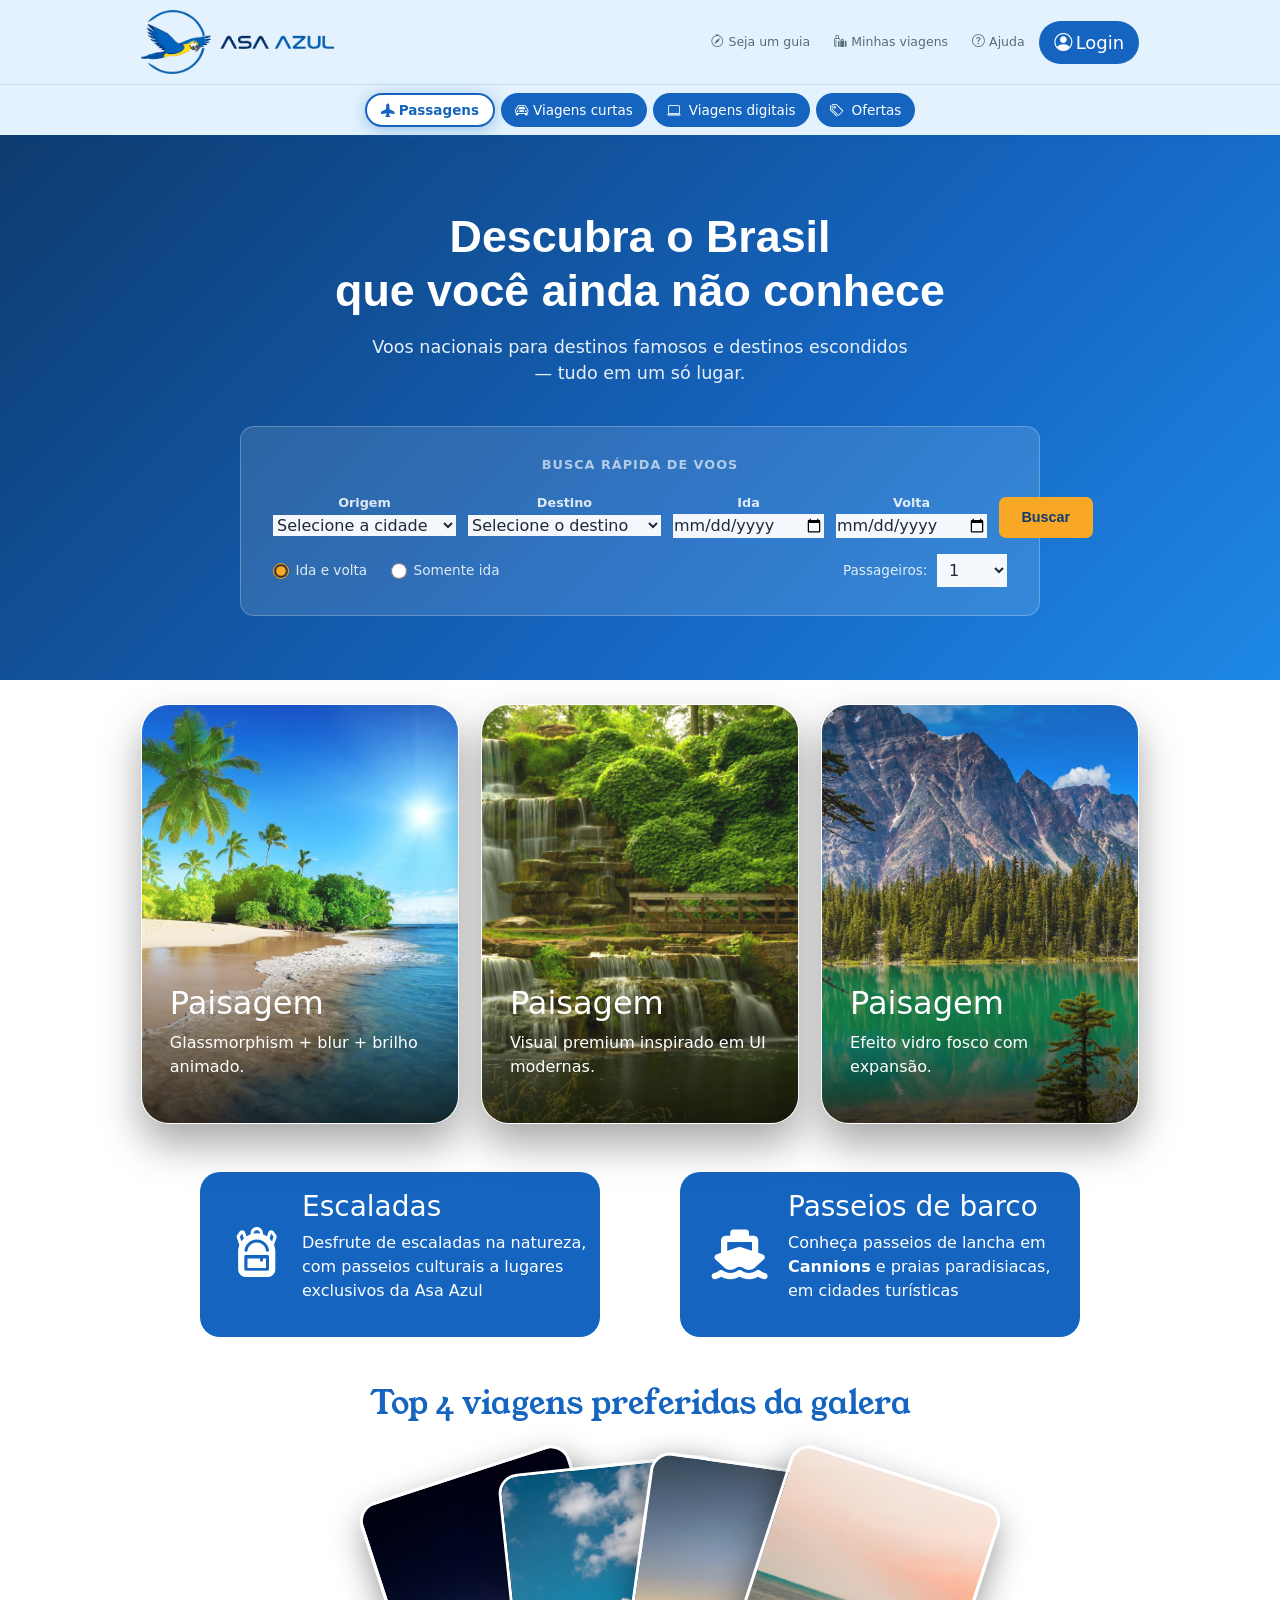
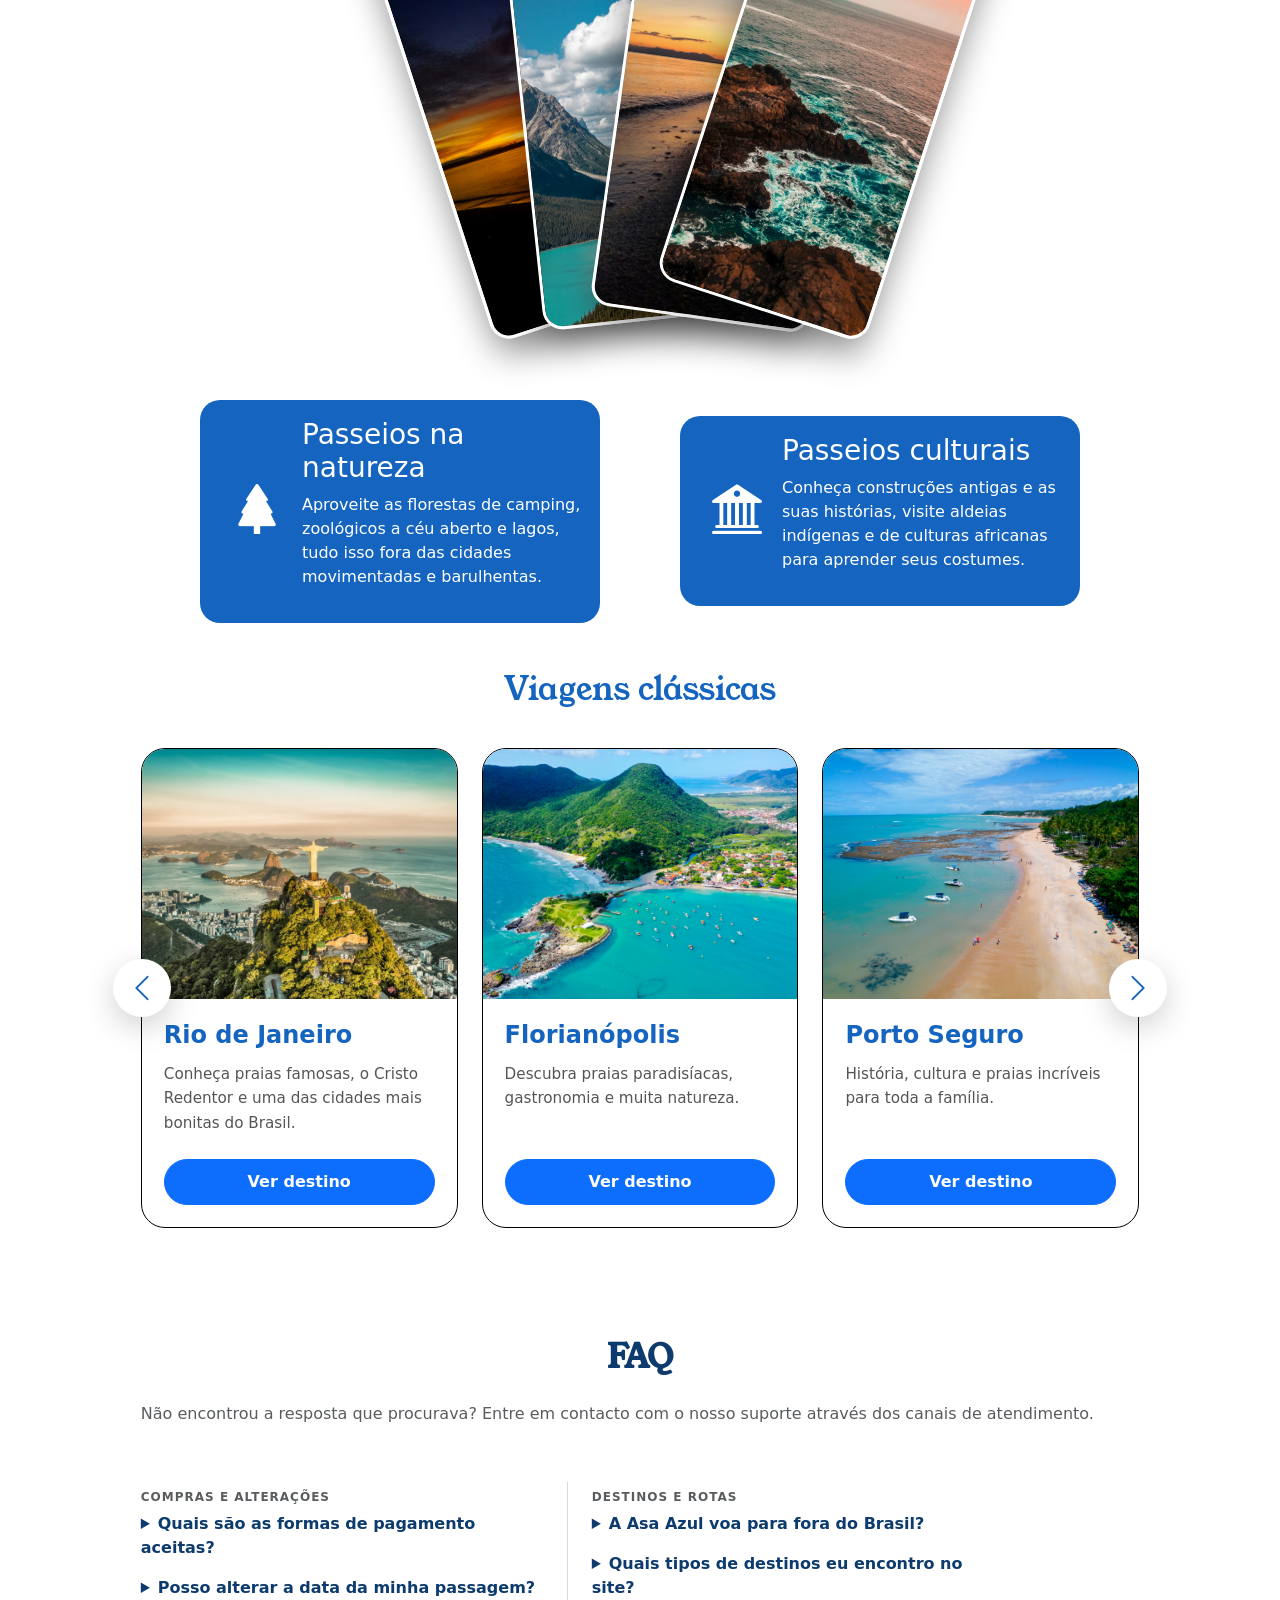
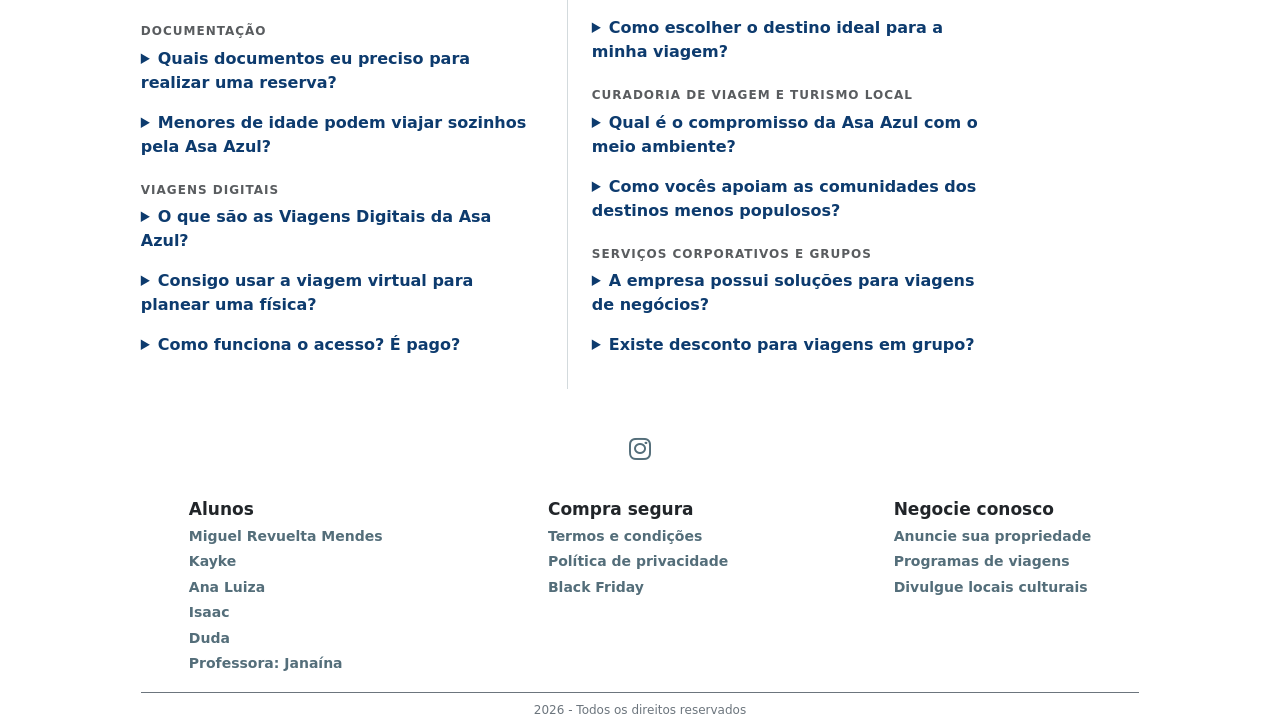
==== index.html @ 85279128 "21/08/2026" ====
<!DOCTYPE html>
<html lang="pt-br">

<head>
    <meta charset="UTF-8">
    <meta name="viewport" content="width=device-width, initial-scale=1.0">
    <title>Asa Azul</title>
    <link rel="shortcut icon" href="imagens/arara_com_circulo.png">
    <link rel="stylesheet" type="text/css" href="css/bootstrap.css">
    <link rel="stylesheet" type="text/css" href="css/estilogeral.css">
    <link rel="stylesheet" type="text/css" href="css/estiloindex.css">
    <link rel="stylesheet" href="https://cdn.jsdelivr.net/npm/bootstrap-icons@1.13.1/font/bootstrap-icons.min.css">
    <link rel="stylesheet" href="https://cdnjs.cloudflare.com/ajax/libs/font-awesome/6.5.1/css/all.min.css">

    <!--Icones: https://icons.getbootstrap.com/*/-->
</head>

<body>

    <!-----------------header---------------->
    <header>
        <div class="nav-topo container-margem mx-auto">
            <a href="#" class="nav-logo">
                <img src="imagens/logo-principal.png" alt="logo Asa Azul">
            </a>

            <button class="menu-toggle btn btn-outline-primary me-2">
                <i class="bi bi-list"></i>
            </button>

            <div class="nav-suporte-group" id="navbarNav">
                <a href="#" class="nav-suporte">
                    <i class="bi bi-compass me-1"></i> Seja um guia
                </a>
                <a href="#" class="nav-suporte">
                    <i class="bi bi-luggage-fill me-1"></i> Minhas viagens
                </a>
                <a href="#" class="nav-suporte">
                    <i class="bi bi-question-circle me-1"></i> Ajuda
                </a>
                <button class="login-btn" data-bs-toggle="modal" data-bs-target="#modalLogin">
                    <i class="bi bi-person-circle"></i> Login
                </button>
            </div>
        </div>


        <div class="nav-abas-wrap">
            <nav class="nav-menu-group container-margem mx-auto">
                <a class="nav-menu active">
                    <i class="bi bi-airplane-fill"></i> Passagens
                </a>
                <a class="nav-menu" href="paginas/viagenscurtas.html">
                    <i class="bi bi-car-front"></i> Viagens curtas
                </a>
                <a class="nav-menu">
                    <i class="bi bi-laptop me-1"></i> Viagens digitais
                </a>
                <a class="nav-menu">
                    <i class="bi bi-tags me-1"></i> Ofertas
                </a>
            </nav>
        </div>
    </header>

    <!---- Modal de Login ---->
    <div class="modal fade" id="modalLogin" tabindex="-1" aria-hidden="true">
        <div class="modal-dialog modal-dialog-centered">
            <div class="modal-content login-modal-content">

                <button type="button" class="btn-close" data-bs-dismiss="modal" aria-label="Fechar"></button>

                <div class="login-modal-header">
                    <img src="imagens/logo-principal.png" alt="logo Asa Azul" class="login-logo">
                    <h3 id="modalTitulo">Bem-vindo de volta</h3>
                    <p id="modalSubtitulo">Entre para acompanhar suas viagens</p>
                </div>

                <form class="login-form" id="formLogin">
                    <div class="mb-3">
                        <label for="loginEmail" class="form-label">E-mail</label>
                        <input type="email" class="form-control" id="loginEmail" placeholder="seuemail@exemplo.com"
                            required>
                    </div>

                    <div class="mb-3">
                        <label for="loginSenha" class="form-label">Senha</label>
                        <input type="password" class="form-control" id="loginSenha" placeholder="••••••••" required>
                    </div>

                    <div class="login-opcoes">
                        <label class="lembrar">
                            <input type="checkbox"> Lembrar de mim
                        </label>
                        <a href="#" class="esqueci">Esqueci minha senha</a>
                    </div>

                    <button type="submit" class="btn-entrar">Entrar</button>

                    <p class="login-cadastro">
                        Ainda não tem conta? <a href="#" id="linkIrCadastro">Cadastre-se</a>
                    </p>
                </form>

                <form class="login-form" id="formCadastro" style="display:none;">
                    <div class="mb-3">
                        <label for="cadNome" class="form-label">Nome completo</label>
                        <input type="text" class="form-control" id="cadNome" placeholder="Seu nome" required>
                    </div>

                    <div class="mb-3">
                        <label for="cadEmail" class="form-label">E-mail</label>
                        <input type="email" class="form-control" id="cadEmail" placeholder="seuemail@exemplo.com"
                            required>
                    </div>

                    <div class="mb-3">
                        <label for="cadSenha" class="form-label">Senha</label>
                        <input type="password" class="form-control" id="cadSenha" placeholder="••••••••" required>
                    </div>

                    <div class="mb-3">
                        <label for="cadConfirmarSenha" class="form-label">Confirmar senha</label>
                        <input type="password" class="form-control" id="cadConfirmarSenha" placeholder="••••••••"
                            required>
                    </div>

                    <button type="submit" class="btn-entrar">Criar conta</button>

                    <p class="login-cadastro">
                        Já tem conta? <a href="#" id="linkVoltarLogin">Entrar</a>
                    </p>
                </form>

            </div>
        </div>
    </div>

    <!------------------main----------------->
    <main>
        <section class="container-margem" id="hero">
            <h1>Descubra o Brasil<br>que você ainda não conhece</h1>
            <p>Voos nacionais para destinos famosos e destinos escondidos — tudo em um só lugar.</p>

            <div style="background:rgba(255,255,255,0.12); border:1px solid rgba(255,255,255,0.25);
                border-radius:14px; padding:1.75rem 2rem; max-width:800px; margin:0 auto;">
                <p style="font-size:0.8rem; text-transform:uppercase; letter-spacing:1px; color:rgba(255,255,255,0.7);
                 font-weight:600; margin-bottom:1rem;">Busca Rápida de Voos</p>

                <form method="GET" action="reserva.html">
                    <div
                        style="display:grid; grid-template-columns:1fr 1fr 1fr 1fr auto; gap:0.75rem; align-items:end;">

                        <div>
                            <label
                                style="color:rgba(255,255,255,0.85); font-size:0.8rem; font-weight:600;">Origem</label>
                            <select name="origem"
                                style="background:rgba(255,255,255,0.95); color:#1E293B; border:none;">
                                <option value="">Selecione a cidade</option>
                                <option value="GRU">São Paulo (GRU)</option>
                                <option value="SDU">Rio de Janeiro (SDU)</option>
                                <option value="BSB">Brasília (BSB)</option>
                                <option value="FOR">Fortaleza (FOR)</option>
                                <option value="SSA">Salvador (SSA)</option>
                                <option value="BEL">Belém (BEL)</option>
                                <option value="CWB">Curitiba (CWB)</option>
                                <option value="MCP">Macapá (MCP)</option>
                            </select>
                        </div>

                        <div>
                            <label
                                style="color:rgba(255,255,255,0.85); font-size:0.8rem; font-weight:600;">Destino</label>
                            <select name="destino"
                                style="background:rgba(255,255,255,0.95); color:#1E293B; border:none;">
                                <option value="">Selecione o destino</option>
                                <option value="MAO">Manaus (MAO)</option>
                                <option value="NAT">Natal (NAT)</option>
                                <option value="FLN">Florianópolis (FLN)</option>
                                <option value="CGR">Campo Grande (CGR)</option>
                                <option value="PMW">Palmas (PMW)</option>
                                <option value="MCP">Macapá (MCP)</option>
                                <option value="PVH">Porto Velho (PVH)</option>
                                <option value="CGB">Cuiabá (CGB)</option>
                                <option value="THE">Teresina (THE)</option>
                            </select>
                        </div>

                        <div>
                            <label style="color:rgba(255,255,255,0.85); font-size:0.8rem; font-weight:600;">Ida</label>
                            <input type="date" name="data_ida"
                                style="background:rgba(255,255,255,0.95); color:#1E293B; border:none;">
                        </div>

                        <div>
                            <label
                                style="color:rgba(255,255,255,0.85); font-size:0.8rem; font-weight:600;">Volta</label>
                            <input type="date" name="data_volta"
                                style="background:rgba(255,255,255,0.95); color:#1E293B; border:none;">
                        </div>

                        <div>
                            <input type="submit" value="Buscar" style="background:#F9A825; color:#0D3B6E; font-weight:700;
                   padding:0.62rem 1.4rem; border-radius:7px; border:none; cursor:pointer; font-size:0.9rem;
                   font-family:'Montserrat',sans-serif; white-space:nowrap;">
                        </div>
                    </div>

                    <div style="display:flex; gap:1.5rem; margin-top:1rem; flex-wrap:wrap;">
                        <label
                            style="display:flex; align-items:center; gap:0.4rem; color:rgba(255,255,255,0.85); font-size:0.85rem; margin:0; font-weight:400; cursor:pointer;">
                            <input type="radio" name="tipo_viagem" value="ida_volta" checked
                                style="accent-color:#F9A825; width:16px; height:16px;">
                            Ida e volta
                        </label>
                        <label
                            style="display:flex; align-items:center; gap:0.4rem; color:rgba(255,255,255,0.85); font-size:0.85rem; margin:0; font-weight:400; cursor:pointer;">
                            <input type="radio" name="tipo_viagem" value="so_ida"
                                style="accent-color:#F9A825; width:16px; height:16px;">
                            Somente ida
                        </label>
                        <div style="display:flex; align-items:center; gap:0.6rem; margin-left:auto;">
                            <label
                                style="color:rgba(255,255,255,0.85); font-size:0.85rem; margin:0; font-weight:400;">Passageiros:</label>
                            <select name="passageiros"
                                style="background:rgba(255,255,255,0.95); color:#1E293B; border:none; width:70px; padding:0.35rem 0.5rem;">
                                <option>1</option>
                                <option>2</option>
                                <option>3</option>
                                <option>4</option>
                                <option>5</option>
                                <option>6+</option>
                            </select>
                        </div>
                    </div>
                </form>
            </div>
        </section>

        <section id="galeria" class="container-margem  justify-content-center d-flex my-4">
            <div class="galeria">

                <div class="cardGaleria">
                    <img src="imagens/foto2.jpg" alt="Paisagem">
                    <div class="info">
                        <h2>Paisagem</h2>
                        <p>Glassmorphism + blur + brilho animado.</p>
                    </div>
                </div>

                <div class="cardGaleria">
                    <img src="imagens/foto3.jpg" alt="Paisagem">
                    <div class="info">
                        <h2>Paisagem</h2>
                        <p>Visual premium inspirado em UI modernas.</p>
                    </div>
                </div>

                <div class="cardGaleria">
                    <img src="imagens/foto4.jpg" alt="Paisagem">
                    <div class="info">
                        <h2>Paisagem</h2>
                        <p>Efeito vidro fosco com expansão.</p>
                    </div>
                </div>

            </div>
        </section>

        <section id="banners1"
            class="container-margem  d-flex flex-wrap align-items-center justify-content-center my-5">
            <div class="banner banner-text d-flex align-items-center justify-content-center text-white">
                <i class="bi bi-backpack3-fill"></i>
                <div>
                    <h3>Escaladas</h3>
                    <p>
                        Desfrute de escaladas na natureza, com passeios culturais a lugares exclusivos da Asa Azul
                    </p>
                </div>
            </div>
            <div class="banner banner-text d-flex align-items-center justify-content-center text-white">
                <i class="fa-solid fa-ship"></i>
                <div>
                    <h3>Passeios de barco</h3>
                    <p>Conheça passeios de lancha em <strong>Cannions</strong> e praias paradisiacas, em cidades
                        turísticas</p>
                </div>
            </div>
        </section>

        <section id="top" class="container-margem">
            <h2 class="titulo">Top 4 viagens preferidas da galera</h2>
            <div class="galeriaTop">

                <div class="cardTop">
                    <img src="imagens/foto5.jpg" alt="Viagem em destaque">
                </div>

                <div class="cardTop">
                    <img src="imagens/foto6.jpg" alt="Viagem em destaque">
                </div>

                <div class="cardTop">
                    <img src="imagens/foto7.jpg" alt="Viagem em destaque">
                </div>

                <div class="cardTop">
                    <img src="imagens/foto8.jpg" alt="Viagem em destaque">
                </div>

            </div>
        </section>

        <section id="banners2" class="container-margem d-flex flex-wrap align-items-center justify-content-center my-5">
            <div class="banner banner-text d-flex align-items-center justify-content-center text-white">
                <i class="bi bi-tree-fill"></i>
                <div>
                    <h3>Passeios na natureza</h3>
                    <p>
                        Aproveite as florestas de camping, zoológicos a céu aberto e lagos, tudo isso fora das cidades
                        movimentadas e barulhentas.
                    </p>
                </div>
            </div>
            <div class="banner banner-text d-flex align-items-center justify-content-center text-white">
                <i class="bi bi-bank2"></i>
                <div>
                    <h3>Passeios culturais</h3>
                    <p>
                        Conheça construções antigas e as suas histórias, visite aldeias indígenas e de culturas
                        africanas para aprender seus costumes.
                    </p>
                </div>
            </div>
        </section>

        <section id="carrossel-cards" class="container-margem my-5">
            <h2 class="titulo mb-4">
                Viagens clássicas
            </h2>

            <div class="container-carrossel">
                <button class="carrossel-btn anterior">
                    <i class="bi bi-chevron-left"></i>
                </button>

                <div class="carrossel-tunel">
                    <div class="carrossel-vagoes">
                        <div class="cardCarrossel">
                            <img src="imagens/rio_de_janeiro.jpg" alt="Rio de Janeiro">

                            <div class="conteudoCard">
                                <h4>Rio de Janeiro</h4>

                                <p>
                                    Conheça praias famosas, o Cristo Redentor
                                    e uma das cidades mais bonitas do Brasil.
                                </p>

                                <a href="#" class="btn btn-primary">
                                    Ver destino
                                </a>
                            </div>
                        </div>

                        <div class="cardCarrossel">
                            <img src="imagens/florianopolis.jpg" alt="Florianópolis">

                            <div class="conteudoCard">
                                <h4>Florianópolis</h4>

                                <p>
                                    Descubra praias paradisíacas, gastronomia
                                    e muita natureza.
                                </p>

                                <a href="#" class="btn btn-primary">
                                    Ver destino
                                </a>
                            </div>
                        </div>

                        <div class="cardCarrossel">
                            <img src="imagens/porto-seguro.png" alt="Porto Seguro">

                            <div class="conteudoCard">
                                <h4>Porto Seguro</h4>

                                <p>
                                    História, cultura e praias incríveis para
                                    toda a família.
                                </p>

                                <a href="#" class="btn btn-primary">
                                    Ver destino
                                </a>
                            </div>
                        </div>

                        <div class="cardCarrossel">
                            <img src="imagens/maceio.jpg" alt="Maceió">

                            <div class="conteudoCard">
                                <h4>Maceió</h4>

                                <p>
                                    Piscinas naturais, mar cristalino e
                                    paisagens inesquecíveis.
                                </p>

                                <a href="#" class="btn btn-primary">
                                    Ver destino
                                </a>
                            </div>
                        </div>

                        <div class="cardCarrossel">
                            <img src="imagens/foto5.jpg" alt="Bonito">

                            <div class="conteudoCard">
                                <h4>Bonito</h4>

                                <p>
                                    Mergulhos, rios transparentes e aventuras
                                    em meio à natureza.
                                </p>

                                <a href="#" class="btn btn-primary">
                                    Ver destino
                                </a>
                            </div>
                        </div>

                        <div class="cardCarrossel">
                            <img src="imagens/foto6.jpg" alt="Fernando de Noronha">

                            <div class="conteudoCard">
                                <h4>Fernando de Noronha</h4>

                                <p>
                                    Um dos arquipélagos mais desejados
                                    do mundo.
                                </p>

                                <a href="#" class="btn btn-primary">
                                    Ver destino
                                </a>
                            </div>
                        </div>

                        <div class="cardCarrossel">
                            <img src="imagens/foto7.jpg" alt="Gramado">

                            <div class="conteudoCard">
                                <h4>Gramado</h4>

                                <p>
                                    Clima europeu, chocolates e uma cidade
                                    encantadora.
                                </p>

                                <a href="#" class="btn btn-primary">
                                    Ver destino
                                </a>
                            </div>
                        </div>

                        <div class="cardCarrossel">
                            <img src="imagens/foto4.jpg" alt="Lençóis Maranhenses">

                            <div class="conteudoCard">
                                <h4>Lençóis Maranhenses</h4>

                                <p>
                                    Dunas gigantes e lagoas cristalinas
                                    únicas no mundo.
                                </p>

                                <a href="#" class="btn btn-primary">
                                    Ver destino
                                </a>
                            </div>
                        </div>

                    </div>

                </div>

                <button class="carrossel-btn proximo">
                    <i class="bi bi-chevron-right"></i>
                </button>

            </div>
        </section>

        <!-------------FAQ------------>
        <section class="container-margem mx-auto py-5">
            <div class="row g-4">
                <h2 class="faqh2 mb-0 text-center">FAQ</h2>
                <p class="text-muted">
                    Não encontrou a resposta que procurava? Entre em contacto com o nosso suporte através dos canais de
                    atendimento.
                </p>

                <div class="col-12 col-md-5">

                    <h6 class="separafaq text-uppercase text-muted fw-bold mt-4 mb-2">
                        Compras e alterações
                    </h6>
                    <details class="mb-3">
                        <summary class="pergunta fw-bold">
                            Quais são as formas de pagamento aceitas?
                        </summary>
                        <div class="pt-2 ps-3">
                            <p class="mb-0">
                                Aceitamos PIX, cartões de crédito (com parcelamento) e boleto bancário.
                            </p>
                        </div>
                    </details>
                    <details class="mb-3">
                        <summary class="pergunta fw-bold">
                            Posso alterar a data da minha passagem?
                        </summary>
                        <div class="pt-2 ps-3">
                            <p class="mb-0">
                                Sim. Alterações podem ser feitas na aba "Minhas viagens", sujeitas a taxas e
                                diferenciações tarifárias dependendo do seu pacote.
                            </p>
                        </div>
                    </details>


                    <h6 class="separafaq text-uppercase text-muted fw-bold mt-4 mb-2">
                        Documentação
                    </h6>
                    <details class="mb-3">
                        <summary class="pergunta fw-bold">
                            Quais documentos eu preciso para realizar uma reserva?
                        </summary>
                        <div class="pt-2 ps-3">
                            <p class="mb-0">
                                Para a segurança e emissão das suas passagens, solicitamos dados como Nome Completo,
                                CPF, RG, Data de Nascimento, Endereço e E-mail no momento da compra.
                            </p>
                        </div>
                    </details>
                    <details class="mb-3">
                        <summary class="pergunta fw-bold">
                            Menores de idade podem viajar sozinhos pela Asa Azul?
                        </summary>
                        <div class="pt-2 ps-3">
                            <p class="mb-0">
                                O utilizador principal do site deve ser maior de idade (acima de 18 anos) para contratar
                                os pacotes. Menores devem viajar sempre acompanhados por um responsável legal.
                            </p>
                        </div>
                    </details>


                    <h6 class="separafaq text-uppercase text-muted fw-bold mt-4 mb-2">
                        Viagens Digitais
                    </h6>
                    <details class="mb-3">
                        <summary class="pergunta fw-bold">
                            O que são as Viagens Digitais da Asa Azul?
                        </summary>
                        <div class="pt-2 ps-3">
                            <p class="mb-0">
                                São experiências culturais 100% virtuais para explorar a história, arquitetura e
                                tradições do Brasil sem sair de casa.
                            </p>
                        </div>
                    </details>
                    <details class="mb-3">
                        <summary class="pergunta fw-bold">
                            Consigo usar a viagem virtual para planear uma física?
                        </summary>
                        <div class="pt-2 ps-3">
                            <p class="mb-0">
                                Sim! Podes usar a imersão digital como um guia prévio para conhecer o destino e
                                selecionar os pontos que quiser visitar quando viajar fisicamente.
                            </p>
                        </div>
                    </details>
                    <details class="mb-3">
                        <summary class="pergunta fw-bold">
                            Como funciona o acesso? É pago?
                        </summary>
                        <div class="pt-2 ps-3">
                            <p class="mb-0">
                                Basta acessar a aba "Viagens Digitais". Com o objetivo de levar a cultura a todos e
                                garantir a total acessibilidade, não há qualquer custo ou taxa para explorar os
                                conteúdos disponíveis.
                            </p>
                        </div>
                    </details>

                </div>


                <!------separacao------------------>
                <div class="col-auto d-none d-md-block">
                    <hr class="vr h-100 opacity-25" id="linhafaq">
                </div>

                <div class="col-12 col-md-5">

                    <h6 class="separafaq text-uppercase text-muted fw-bold mt-4 mb-2">
                        Destinos e Rotas
                    </h6>
                    <details class="mb-3">
                        <summary class="pergunta fw-bold">
                            A Asa Azul voa para fora do Brasil?
                        </summary>
                        <div class="pt-2 ps-3">
                            <p class="mb-0">
                                Não. Voamos apenas em território nacional. Nosso foco é conectar você aos melhores
                                destinos brasileiros.
                            </p>
                        </div>
                    </details>
                    <details class="mb-3">
                        <summary class="pergunta fw-bold">
                            Quais tipos de destinos eu encontro no site?
                        </summary>
                        <div class="pt-2 ps-3">
                            <p class="mb-0">
                                Focamos no turismo de experiência fora do circuito de massa. Você encontrará roteiros
                                por cidades históricas, comunidades tradicionais, pequenos municípios que costumam
                                passar despercebidos, entre outros.
                            </p>
                        </div>
                    </details>
                    <details class="mb-3">
                        <summary class="pergunta fw-bold">
                            Como escolher o destino ideal para a minha viagem?
                        </summary>
                        <div class="pt-2 ps-3">
                            <p class="mb-0">
                                Em nosso site, você pode filtrar as passagens pelo seu estilo de viagem, seja para
                                explorar a história do país ou descansar em um local calmo.
                            </p>
                        </div>
                    </details>


                    <h6 class="separafaq text-uppercase text-muted fw-bold mt-4 mb-2">
                        Curadoria de viagem e Turismo local
                    </h6>
                    <details class="mb-3">
                        <summary class="pergunta fw-bold">
                            Qual é o compromisso da Asa Azul com o meio ambiente?
                        </summary>
                        <div class="pt-2 ps-3">
                            <p class="mb-0">
                                Como nossa marca é inspirada na arara azul, apoiamos projetos de preservação da fauna
                                brasileira e investimos na redução de carbono.
                            </p>
                        </div>
                    </details>
                    <details class="mb-3">
                        <summary class="pergunta fw-bold">
                            Como vocês apoiam as comunidades dos destinos menos populosos?
                        </summary>
                        <div class="pt-2 ps-3">
                            <p class="mb-0">
                                Priorizamos parcerias com comércios locais e artesãos para incentivar o turismo
                                sustentável e a economia da região.
                            </p>
                        </div>
                    </details>


                    <h6 class="separafaq text-uppercase text-muted fw-bold mt-4 mb-2">
                        Serviços corporativos e Grupos
                    </h6>
                    <details class="mb-3">
                        <summary class="pergunta fw-bold">
                            A empresa possui soluções para viagens de negócios?
                        </summary>
                        <div class="pt-2 ps-3">
                            <p class="mb-0">
                                Sim. O plano "Asa Azul Corporativo" oferece flexibilidade de horários e facilidade de
                                faturamento para empresas.
                            </p>
                        </div>
                    </details>
                    <details class="mb-3">
                        <summary class="pergunta fw-bold">
                            Existe desconto para viagens em grupo?
                        </summary>
                        <div class="pt-2 ps-3">
                            <p class="mb-0">
                                Sim. Para grupos acima de 10 pessoas, oferecemos tarifas diferenciadas através do nosso
                                canal de atendimento exclusivo.
                            </p>
                        </div>
                    </details>


                </div>
            </div>
        </section>
    </main>




    <!-------------footer------------>
    <footer class="container-margem mx-auto">
        <div id="social">
            <ul class="list-unstyled d-flex gap-4 p-0 justify-content-center my-3">
                <li><a href="https://www.instagram.com/"><i class="fab fa-instagram"></i></a></li>
            </ul>
        </div>

        <section class="container-margem  d-flex flex-wrap justify-content-between mx-auto px-5 py-3 gap-3"
            id="conteudo">
            <div id="alunos">
                <strong>Alunos<br></strong>
                <a href="">Miguel Revuelta Mendes<br></a>
                <a href="">Kayke<br></a>
                <a href="">Ana Luiza<br></a>
                <a href="">Isaac<br></a>
                <a href="">Duda<br></a>
                <a href="">Professora: Janaína</a>
            </div>

            <div id="compra-segura">
                <strong>Compra segura<br></strong>
                <a href="">Termos e condições<br></a>
                <a href="">Política de privacidade<br></a>
                <a href="">Black Friday<br></a>
            </div>

            <div id="negocios">
                <strong>Negocie conosco<br></strong>
                <a href="">Anuncie sua propriedade<br></a>
                <a href="">Programas de viagens<br></a>
                <a href="">Divulgue locais culturais</a>
            </div>
        </section>

        <section class="container-margem  p-2 border-top border-secondary border-1 d-flex justify-content-center"
            id="direitos">
            <p class="mb-0 text-secondary">2026 - Todos os direitos reservados</p>
        </section>
    </footer>

    <script src="js/bootstrap.js"></script>
    <script src="js/jsindex.js"></script>
</body>

</html>
---- css/estilogeral.css ----
:root {
    --azul-escuro: #0D3B6E;
    --azul: #1565C0;
    --azul-claro: #1E88E5;
    --azul-bem-claro: #E3F2FD;
    --cinza-azul: #546E7A;
    --branco: #FFFFFF;
    --cinza: #F5F5F5;
    --fonte1: 'YoungSerif', sand-serif;
}

@font-face {
    font-family: 'YoungSerif';
    src: url('../fontes/YoungSerif-Regular.ttf') format('opentype');
    font-weight: normal;
    font-style: normal;
}

html,
body {
    overflow-x: hidden;
}

.container-margem {
    width: 100%;
    margin-inline: auto;
    padding-inline: clamp(16px, 11vw, 190px);
}

.titulo {
    color: var(--azul);
    text-align: center;
    font-family: var(--fonte1);
}

/*-------header-------*/
header {
    background-color: var(--azul-bem-claro);
    top: 0;
    left: 0;
    position: fixed;
    top: 0;
    width: 100%;
    z-index: 1000;
    box-shadow: 0 2px 8px rgba(21, 101, 192, 0.10);
    transition: transform .8s ease;
}

header.esconder {
    transform: translateY(-100%);
}

nav a,
.nav-topo a {
    text-decoration: none;
    color: var(--cinza-azul);
}

.nav-topo {
    display: flex;
    align-items: center;
    justify-content: space-between;
    gap: 16px;
    padding-top: 10px;
    padding-bottom: 10px;
}

.nav-logo img {
    height: 64px;
}

.nav-suporte-group {
    display: flex;
    align-items: center;
    gap: 4px;
    flex-wrap: wrap;
    justify-content: flex-end;
}

.nav-suporte {
    display: flex;
    align-items: center;
    font-size: 12.5px;
    color: var(--cinza-azul);
    text-decoration: none;
    padding: 5px 10px;
    border-radius: 50px;
    transition: background-color 0.2s ease, color 0.2s ease;
}

.nav-suporte:hover {
    background-color: rgba(21, 101, 192, 0.10);
    color: var(--azul);
}

.nav-abas-wrap {
    border-top: 1px solid rgba(21, 101, 192, 0.15);
    background-color: var(--azul-bem-claro);
}

.nav-menu-group {
    display: flex;
    gap: 6px;
    padding-top: 8px;
    padding-bottom: 8px;
    justify-content: center;
}

.nav-menu {
    border-radius: 50px;
    padding: 5px 14px;
    white-space: nowrap;
    transition: background-color 0.25s ease, color 0.25s ease;
    border: none;
    background-color: var(--azul);
    color: var(--branco);
    font-size: 13.5px;
    cursor: pointer;
    display: flex;
    align-items: center;
    gap: 4px;
    flex-shrink: 0;
}

.nav-menu:hover {
    background-color: #919499a9;
}

.nav-menu.active {
    background-color: var(--branco);
    color: var(--azul);
    filter: drop-shadow(0px 3px 8px rgba(21, 101, 192, 0.35));
    border: 2.2px solid var(--azul);
    font-weight: 600;
}

.menu-toggle {
    display: none;
}

.login-btn {
    border-radius: 50px;
    padding: 8px 15px;
    white-space: nowrap;
    transition: background-color 0.25s ease, color 0.25s ease;
    border: none;
    background-color: var(--azul);
    font-size: 13.5px;
    cursor: pointer;
    display: flex;
    gap: 4px;
    flex-shrink: 0;
    color: var(--branco);
    font-size: 18px;
}

.login-btn:hover {
    background-color: #919499a9;
}


@media (max-width: 768px) {
    .nav-topo {
        flex-wrap: wrap;
        justify-content: center;
    }

    .menu-toggle {
        display: block;

    }

    .nav-suporte-group {
        display: none;
        width: 100%;
        align-items: center;
        justify-content: center;
        gap: 8px;
    }

    .nav-suporte-group.ativo {
        display: flex;
    }

    .nav-suporte {
        font-size: 11px;
        padding: 4px 7px;
    }

    .nav-logo img {
        height: 52px;
    }

    .nav-logo {
        display: flex;
        justify-content: center;
    }

    .nav-menu-group {
        justify-content: center;
    }

    .nav-menu {
        font-size: 11.5px;
        padding: 4px 10px;
    }

    .nav-menu i {
        display: none;
    }
}

/*------modal-----*/
/* ---- Modal de Login ---- */
.login-modal-content {
    border-radius: 20px;
    border: none;
    padding: 2.5rem 2.5rem 2rem;
    box-shadow: 0 25px 60px rgba(0, 0, 0, .25);
}

.login-modal-content .btn-close {
    position: absolute;
    top: 1.2rem;
    right: 1.2rem;
}

.login-modal-header {
    text-align: center;
    margin-bottom: 1.8rem;
}

.login-logo {
    height: 48px;
    margin-bottom: 1rem;
}

.login-modal-header h3 {
    color: var(--azul-escuro);
    font-family: var(--fonte1);
    font-weight: 700;
    margin-bottom: .3rem;
}

.login-modal-header p {
    color: var(--cinza-azul);
    font-size: .9rem;
    margin: 0;
}

.login-form .form-label {
    color: var(--cinza-azul);
    font-size: .85rem;
    font-weight: 600;
}

.login-form .form-control {
    border-radius: 10px;
    padding: .65rem .9rem;
    border: 1.5px solid #E0E0E0;
}

.login-form .form-control:focus {
    border-color: var(--azul);
    box-shadow: 0 0 0 3px rgba(21, 101, 192, .15);
}

.login-form {
    animation: fadeInForm .3s ease;
}

@keyframes fadeInForm {
    from {
        opacity: 0;
        transform: translateY(6px);
    }

    to {
        opacity: 1;
        transform: translateY(0);
    }
}

.login-opcoes {
    display: flex;
    justify-content: space-between;
    align-items: center;
    font-size: .82rem;
    margin-bottom: 1.4rem;
}

.lembrar {
    display: flex;
    align-items: center;
    gap: .4rem;
    color: var(--cinza-azul);
    cursor: pointer;
}

.esqueci {
    color: var(--azul);
    text-decoration: none;
    font-weight: 600;
}

.esqueci:hover {
    text-decoration: underline;
}

.btn-entrar {
    width: 100%;
    background-color: var(--azul);
    color: var(--branco);
    border: none;
    border-radius: 50px;
    padding: .75rem;
    font-weight: 700;
    font-size: .95rem;
    cursor: pointer;
    transition: background-color .25s ease;
}

.btn-entrar:hover {
    background-color: var(--azul-escuro);
}

.login-cadastro {
    text-align: center;
    font-size: .85rem;
    color: var(--cinza-azul);
    margin-top: 1.2rem;
    margin-bottom: 0;
}

.login-cadastro a {
    color: var(--azul);
    font-weight: 700;
    text-decoration: none;
}

/*-----------------------Main---------------------*/
main {
    margin-top: 130px;
}

/*-----FAQ-----*/

.faqh2 {
    font-weight: bold;
    color: var(--azul-escuro);
    font-family: var(--fonte1);
}

.pergunta {
    color: var(--azul-escuro);
    cursor: pointer;
}

#linhafaq {
    color: var(--cinza-azul);
}

.separafaq {
    letter-spacing: 1px;
    font-size: 0.75rem;
}

/* -----footer-----*/
footer div#social i {
    color: var(--cinza-azul);
    font-size: 25px;
}

footer section#conteudo {
    font-size: 17px;
}

footer section#conteudo a {
    font-size: 14px;
    color: var(--cinza-azul);
    font-weight: 600;
    text-decoration: none;
}

footer section#conteudo a:hover {
    color: #bcc3c3;
}

footer section#direitos {
    font-size: 12px;
}
---- css/estiloindex.css ----
:root {
    --azul-escuro: #0D3B6E;
    --azul: #1565C0;
    --azul-claro: #1E88E5;
    --azul-bem-claro: #E3F2FD;
    --cinza-azul: #546E7A;
    --branco: #FFFFFF;
    --cinza: #F5F5F5;
    --fonte1: 'YoungSerif', sand-serif;
}

@font-face {
    font-family: 'YoungSerif';
    src: url('../fontes/YoungSerif-Regular.ttf') format('opentype');
    font-weight: normal;
    font-style: normal;
}

/* ---- Hero ---- */
#hero {
    background: linear-gradient(135deg, var(--azul-escuro) 0%, var(--azul) 60%, var(--azul-claro) 100%);
    color: var(--branco);
    padding: 5rem 0 4rem;
    text-align: center;

}

#hero h1 {
    font-family: 'Montserrat', sans-serif;
    font-size: 2.8rem;
    font-weight: 700;
    margin-bottom: 1rem;
    line-height: 1.2;
}

#hero p {
    font-size: 1.1rem;
    opacity: 0.9;
    max-width: 540px;
    margin: 0 auto 2.5rem;
}

/*-------galeria--------*/
.galeria {
    width: 100%;
    max-width: 1100px;
    margin-inline: auto;
    display: flex;
    flex-wrap: wrap;
    gap: 22px;
    justify-content: center;
}

.cardGaleria {
    position: relative;
    flex: 1 1 240px;
    height: 420px;
    overflow: hidden;
    border-radius: 28px;
    cursor: pointer;
    background: rgba(255, 255, 255, .12);
    backdrop-filter: blur(18px);
    -webkit-backdrop-filter: blur(18px);
    border: 1px solid rgba(255, 255, 255, .35);
    box-shadow: 0 20px 40px rgba(0, 0, 0, .35);
    transition: .6s ease;
}

.cardGaleria img {
    width: 100%;
    height: 100%;
    object-fit: cover;
    opacity: .90;
    transition: .6s;
}

.cardGaleria::before {
    content: "";
    position: absolute;
    top: 0;
    left: -120%;
    width: 60%;
    height: 100%;
    background: linear-gradient(90deg, transparent, rgba(255, 255, 255, .45), transparent);
    transform: skewX(-25deg);
    transition: .9s;
}

.info {
    position: absolute;
    bottom: 0;
    width: 100%;
    padding: 28px;
    color: white;
    background: linear-gradient(transparent, rgba(0, 0, 0, .75));
}

.cardGaleria:hover {
    flex-grow: 1.6;
    transform: translateY(-12px);
}

.cardGaleria:hover img {
    opacity: 1;
    transform: scale(1.08);
}

.cardGaleria:hover::before {
    left: 180%;
}

/*------banner------*/
.banner {
    background-color: #1565C0;
    border-radius: 20px;
    width: 400px;
    padding: 18px 12px;
    cursor: pointer;
}

.banner-text i {
    font-size: 50px;
    margin: 0 20px;
}

#banners1,
#banners2 {
    gap: 80px;
}


/*------top------*/
section#top h2 {
    color: var(--azul);
    text-align: center;
}

.galeriaTop {
    position: relative;
    width: 100%;
    max-width: 1100px;
    height: 520px;
    margin-inline: auto;
    display: flex;
    justify-content: center;
    align-items: center;
}

.cardTop {
    position: absolute;
    width: clamp(110px, 22%, 220px);
    aspect-ratio: 9/16;
    height: 88%;
    border-radius: 20px;
    overflow: hidden;
    border: 3px solid white;
    transition: .7s ease;
    cursor: pointer;
    box-shadow: 0 15px 35px rgba(0, 0, 0, .45);
}

.cardTop img {
    width: 100%;
    height: 100%;
    object-fit: cover;
}

.cardTop:nth-child(1) {
    left: 28%;
    transform: rotate(-18deg);
    z-index: 1;
}

.cardTop:nth-child(2) {
    left: 38%;
    transform: rotate(-6deg);
    z-index: 2;
}

.cardTop:nth-child(3) {
    left: 48%;
    transform: rotate(8deg);
    z-index: 3;
}

.cardTop:nth-child(4) {
    left: 58%;
    transform: rotate(18deg);
    z-index: 4;
}

.galeriaTop:hover .cardTop:nth-child(1) {
    left: 5%;
    transform: rotate(-25deg);
}

.galeriaTop:hover .cardTop:nth-child(2) {
    left: 28%;
    transform: rotate(-8deg);
}

.galeriaTop:hover .cardTop:nth-child(3) {
    left: 50%;
    transform: rotate(10deg);
}

.galeriaTop:hover .cardTop:nth-child(4) {
    left: 73%;
    transform: rotate(25deg);
}

.cardTop:hover {
    transform: scale(1.08) rotate(0deg) !important;
    z-index: 999;
}

/*-----carrossel de cards-----*/
#carrossel-cards {
    position: relative;
}

.container-carrossel {
    position: relative;
    display: flex;
    align-items: center;
    justify-content: center;
    width: 100%;
}

/*Aqui serve para definir o tamanho do carrossel, e se um card
passar do limite, o site esconde ele(ou a metade dele)*/
.carrossel-tunel {
    width: 100%;
    overflow: hidden;
    padding: 15px 0;
}

/*vagoes pois eles passam dentro do tunel*/
.carrossel-vagoes {
    display: flex;
    gap: 24px;
    transition: transform .7s ease;
}

.cardCarrossel {
    flex: 0 0 calc((100% - 48px) / 3);
    display: flex;
    flex-direction: column;
    background: #fff;
    border-radius: 24px;
    overflow: hidden;
    border: 1px solid black;
    transition: .35s ease;
}

.cardCarrossel:hover {
    transform: translateY(-10px);
    box-shadow: 0 28px 45px rgba(0, 0, 0, .22);
}

.cardCarrossel img {
    width: 100%;
    height: 250px;
    object-fit: cover;
    transition: .45s;
}

.cardCarrossel:hover img {
    transform: scale(1.08);
}

.conteudoCard {
    padding: 22px;
    display: flex;
    flex-direction: column;
    flex: 1;
}

.conteudoCard h4 {
    color: var(--azul);
    font-weight: 700;
    margin-bottom: 12px;
}

.conteudoCard p {
    color: #555;
    line-height: 1.6;
    margin-bottom: 20px;
    font-size: .95rem;
}

.conteudoCard .btn {
    width: 100%;
    border-radius: 50px;
    padding: 10px;
    font-weight: 600;
    transition: .3s;
    margin-top: auto;
}

.conteudoCard .btn:hover {
    transform: translateY(-2px);
}

.carrossel-btn {
    position: absolute;
    width: 58px;
    height: 58px;
    border: none;
    border-radius: 50%;
    background: white;
    color: var(--azul);
    box-shadow: 0 10px 30px rgba(0, 0, 0, .18);
    cursor: pointer;
    z-index: 10;
    transition: .35s;
}

.carrossel-btn:hover {
    background: var(--azul);
    color: white;
    transform: scale(1.1);
}

.carrossel-btn i {
    font-size: 30px;
}

.anterior {
    left: -28px;
}

.proximo {
    right: -28px;
}

@media(max-width:992px) {
    .cardCarrossel {
        flex: 0 0 calc((100% - 24px) / 2);
    }
}

@media(max-width:768px) {

    .cardCarrossel {
        min-width: 100%;
    }

    .carrossel-btn {
        width: 48px;
        height: 48px;
    }

    .carrossel-btn i {
        font-size: 22px;
    }

    .prev {
        left: -8px;
    }

    .next {
        right: -8px;
    }
}

@media(max-width:576px) {
    .conteudoCard {
        padding: 18px;
    }

    .cardCarrossel img {
        height: 220px;
    }

}
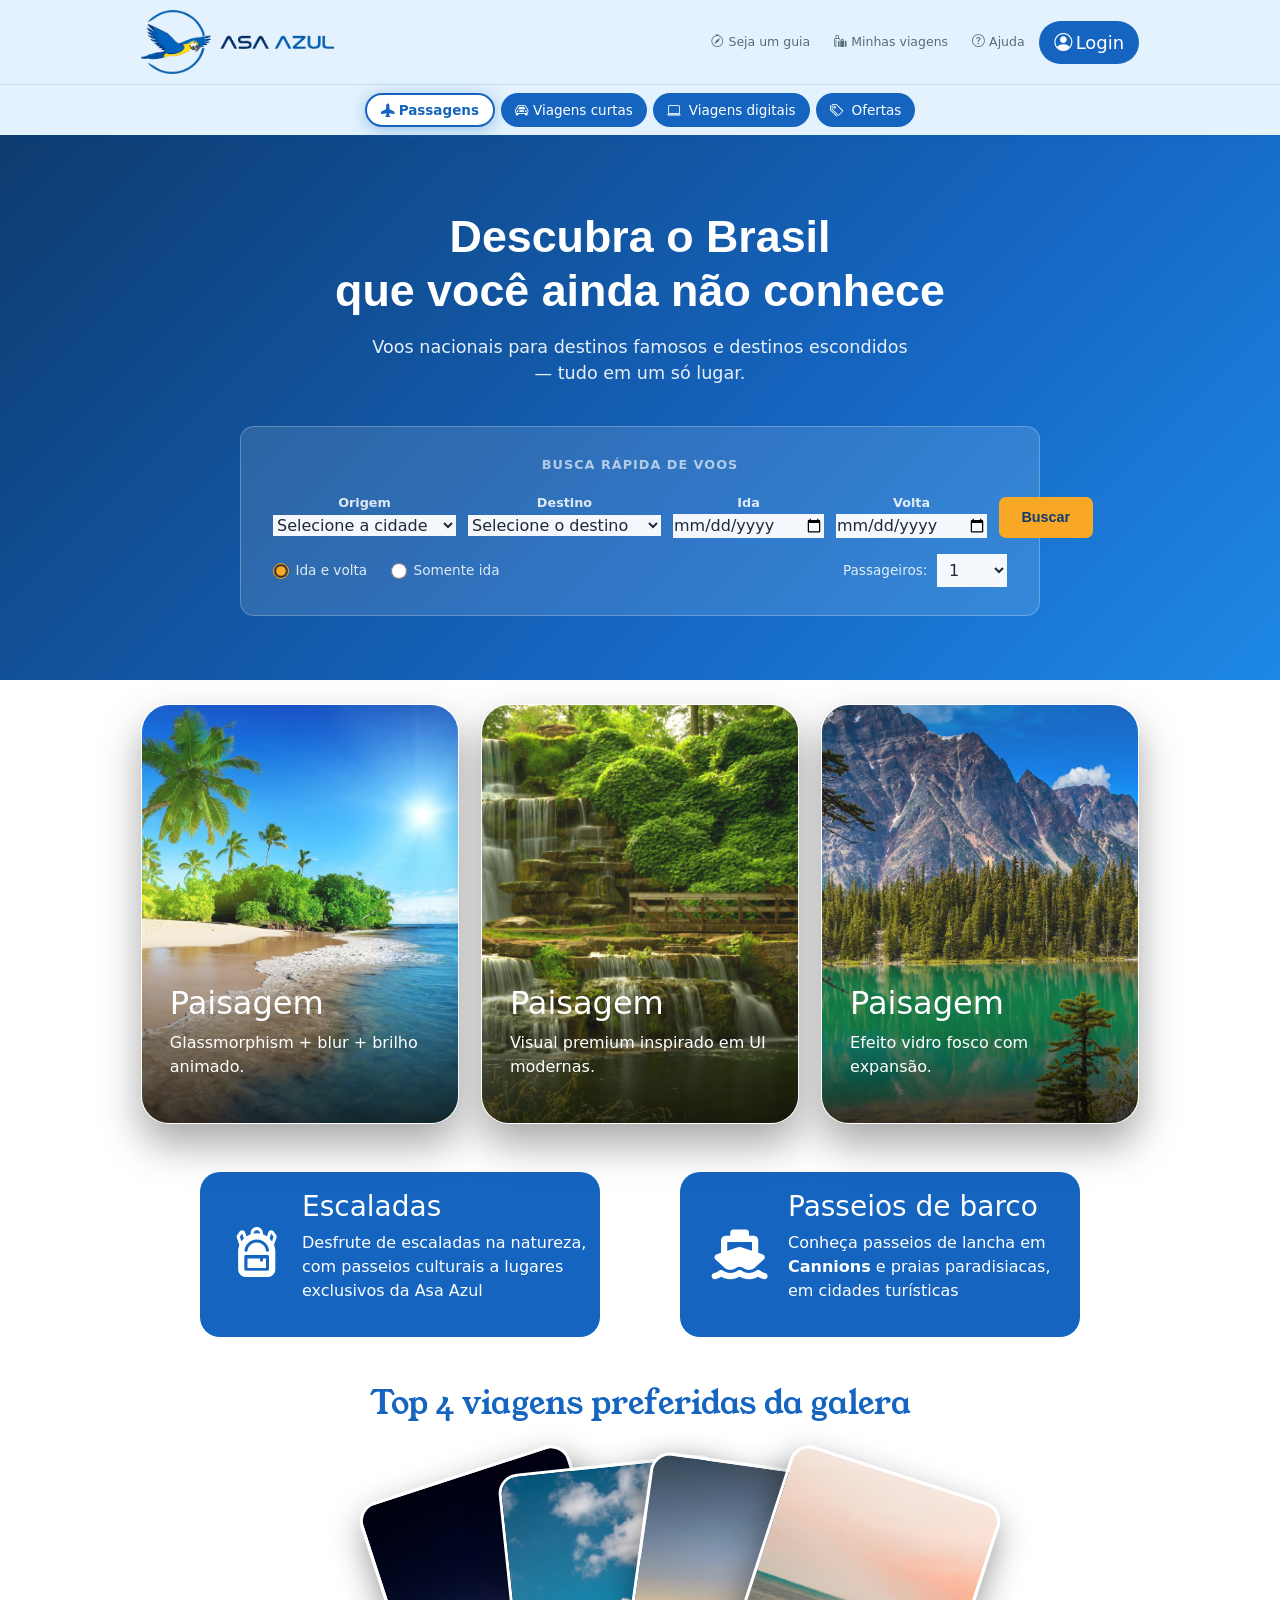
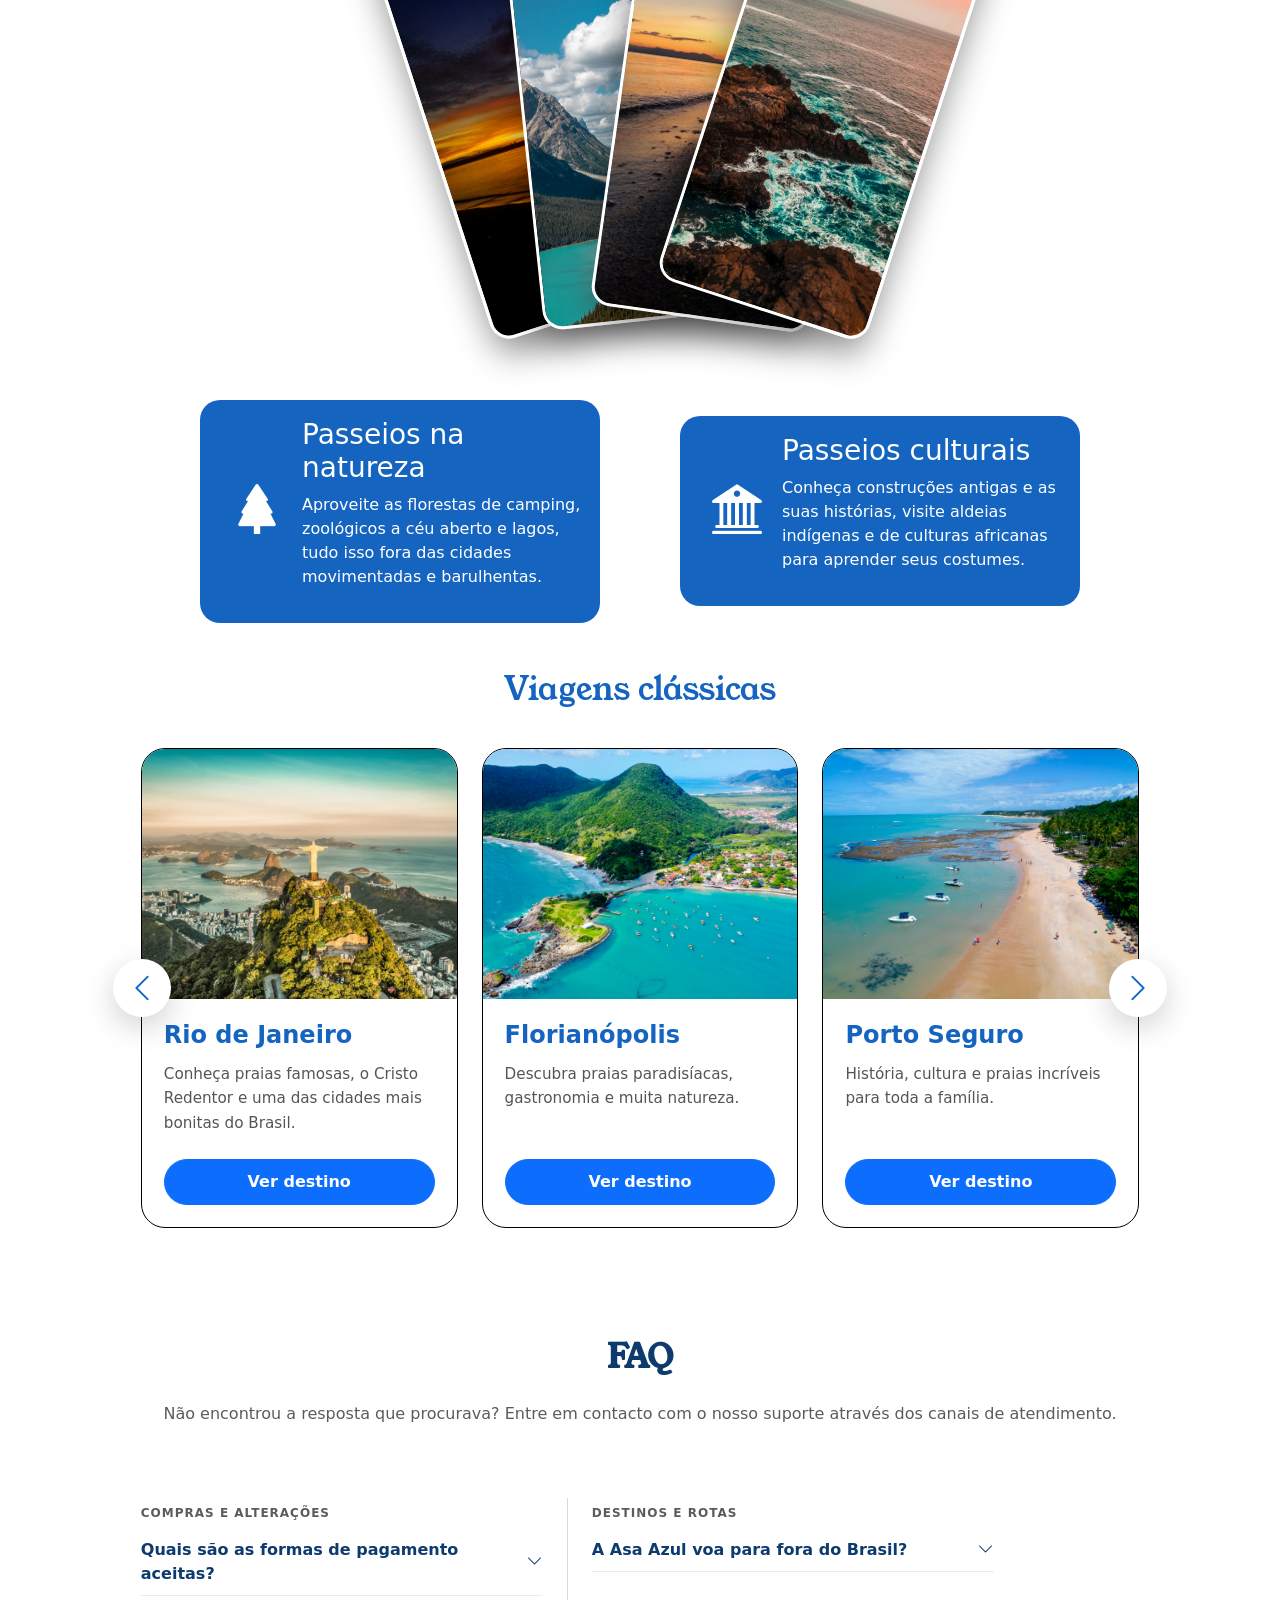
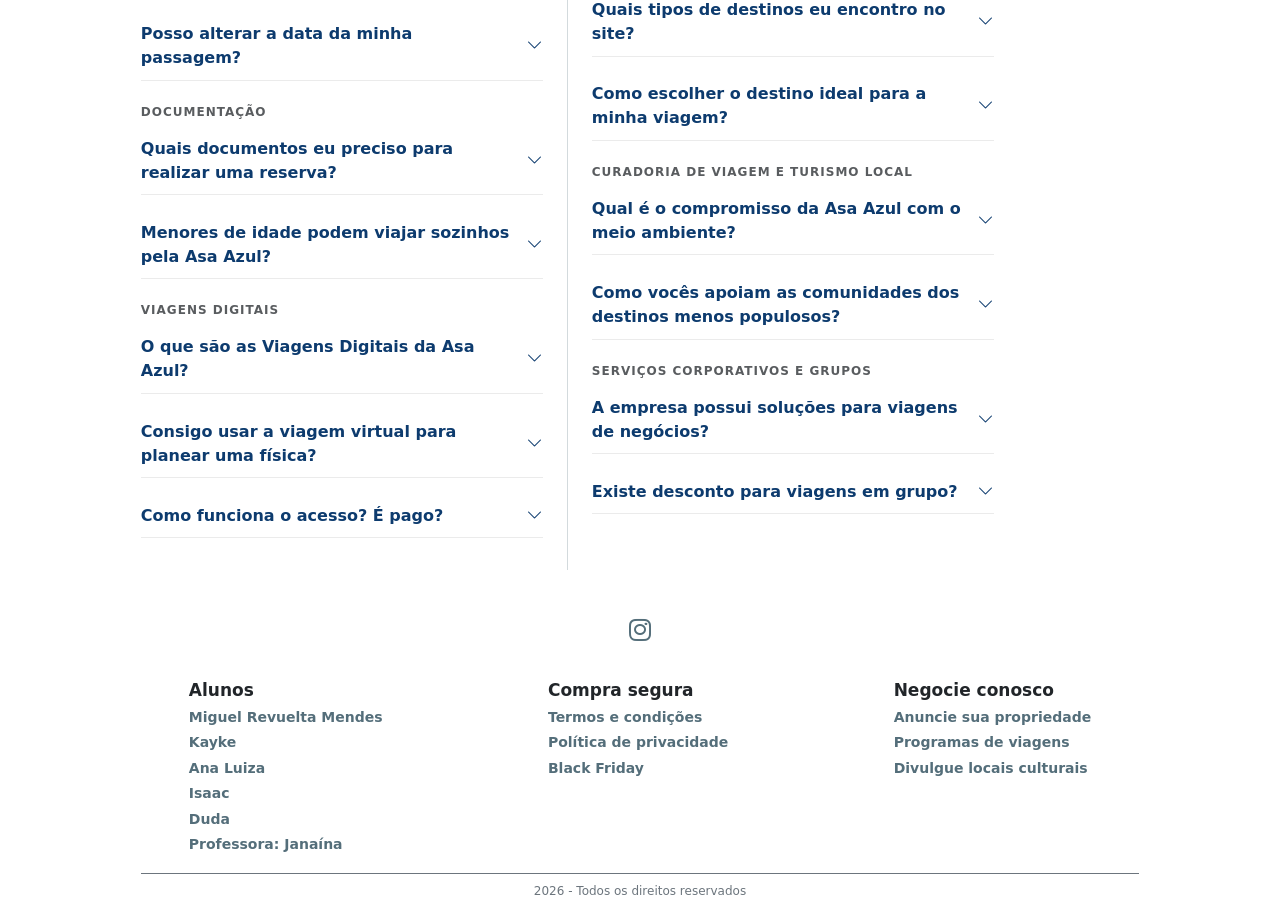
==== commit 4526e37b: "Alteração e novo projeto para a pagina padrão" ====
--- a/index.html
+++ b/index.html
@@ -357,7 +357,7 @@
                                     e uma das cidades mais bonitas do Brasil.
                                 </p>
 
-                                <a href="#" class="btn btn-primary">
+                                <a href="paginas/paginapadroviagens.html" class="btn btn-primary">
                                     Ver destino
                                 </a>
                             </div>
@@ -497,208 +497,274 @@
         <section class="container-margem mx-auto py-5">
             <div class="row g-4">
                 <h2 class="faqh2 mb-0 text-center">FAQ</h2>
-                <p class="text-muted">
+                <p class="text-muted" id="faq-subtitulo">
                     Não encontrou a resposta que procurava? Entre em contacto com o nosso suporte através dos canais de
                     atendimento.
                 </p>
-
-                <div class="col-12 col-md-5">
-
-                    <h6 class="separafaq text-uppercase text-muted fw-bold mt-4 mb-2">
-                        Compras e alterações
-                    </h6>
-                    <details class="mb-3">
-                        <summary class="pergunta fw-bold">
-                            Quais são as formas de pagamento aceitas?
-                        </summary>
-                        <div class="pt-2 ps-3">
-                            <p class="mb-0">
-                                Aceitamos PIX, cartões de crédito (com parcelamento) e boleto bancário.
-                            </p>
-                        </div>
-                    </details>
-                    <details class="mb-3">
-                        <summary class="pergunta fw-bold">
-                            Posso alterar a data da minha passagem?
-                        </summary>
-                        <div class="pt-2 ps-3">
-                            <p class="mb-0">
-                                Sim. Alterações podem ser feitas na aba "Minhas viagens", sujeitas a taxas e
-                                diferenciações tarifárias dependendo do seu pacote.
-                            </p>
-                        </div>
-                    </details>
-
-
-                    <h6 class="separafaq text-uppercase text-muted fw-bold mt-4 mb-2">
-                        Documentação
-                    </h6>
-                    <details class="mb-3">
-                        <summary class="pergunta fw-bold">
-                            Quais documentos eu preciso para realizar uma reserva?
-                        </summary>
-                        <div class="pt-2 ps-3">
-                            <p class="mb-0">
-                                Para a segurança e emissão das suas passagens, solicitamos dados como Nome Completo,
-                                CPF, RG, Data de Nascimento, Endereço e E-mail no momento da compra.
-                            </p>
-                        </div>
-                    </details>
-                    <details class="mb-3">
-                        <summary class="pergunta fw-bold">
-                            Menores de idade podem viajar sozinhos pela Asa Azul?
-                        </summary>
-                        <div class="pt-2 ps-3">
-                            <p class="mb-0">
-                                O utilizador principal do site deve ser maior de idade (acima de 18 anos) para contratar
-                                os pacotes. Menores devem viajar sempre acompanhados por um responsável legal.
-                            </p>
-                        </div>
-                    </details>
-
-
-                    <h6 class="separafaq text-uppercase text-muted fw-bold mt-4 mb-2">
-                        Viagens Digitais
-                    </h6>
-                    <details class="mb-3">
-                        <summary class="pergunta fw-bold">
-                            O que são as Viagens Digitais da Asa Azul?
-                        </summary>
-                        <div class="pt-2 ps-3">
-                            <p class="mb-0">
-                                São experiências culturais 100% virtuais para explorar a história, arquitetura e
-                                tradições do Brasil sem sair de casa.
-                            </p>
-                        </div>
-                    </details>
-                    <details class="mb-3">
-                        <summary class="pergunta fw-bold">
-                            Consigo usar a viagem virtual para planear uma física?
-                        </summary>
-                        <div class="pt-2 ps-3">
-                            <p class="mb-0">
-                                Sim! Podes usar a imersão digital como um guia prévio para conhecer o destino e
-                                selecionar os pontos que quiser visitar quando viajar fisicamente.
-                            </p>
-                        </div>
-                    </details>
-                    <details class="mb-3">
-                        <summary class="pergunta fw-bold">
-                            Como funciona o acesso? É pago?
-                        </summary>
-                        <div class="pt-2 ps-3">
-                            <p class="mb-0">
-                                Basta acessar a aba "Viagens Digitais". Com o objetivo de levar a cultura a todos e
-                                garantir a total acessibilidade, não há qualquer custo ou taxa para explorar os
-                                conteúdos disponíveis.
-                            </p>
-                        </div>
-                    </details>
-
-                </div>
-
-
-                <!------separacao------------------>
-                <div class="col-auto d-none d-md-block">
-                    <hr class="vr h-100 opacity-25" id="linhafaq">
-                </div>
-
-                <div class="col-12 col-md-5">
-
-                    <h6 class="separafaq text-uppercase text-muted fw-bold mt-4 mb-2">
-                        Destinos e Rotas
-                    </h6>
-                    <details class="mb-3">
-                        <summary class="pergunta fw-bold">
-                            A Asa Azul voa para fora do Brasil?
-                        </summary>
-                        <div class="pt-2 ps-3">
-                            <p class="mb-0">
-                                Não. Voamos apenas em território nacional. Nosso foco é conectar você aos melhores
-                                destinos brasileiros.
-                            </p>
-                        </div>
-                    </details>
-                    <details class="mb-3">
-                        <summary class="pergunta fw-bold">
-                            Quais tipos de destinos eu encontro no site?
-                        </summary>
-                        <div class="pt-2 ps-3">
-                            <p class="mb-0">
-                                Focamos no turismo de experiência fora do circuito de massa. Você encontrará roteiros
-                                por cidades históricas, comunidades tradicionais, pequenos municípios que costumam
-                                passar despercebidos, entre outros.
-                            </p>
-                        </div>
-                    </details>
-                    <details class="mb-3">
-                        <summary class="pergunta fw-bold">
-                            Como escolher o destino ideal para a minha viagem?
-                        </summary>
-                        <div class="pt-2 ps-3">
-                            <p class="mb-0">
-                                Em nosso site, você pode filtrar as passagens pelo seu estilo de viagem, seja para
-                                explorar a história do país ou descansar em um local calmo.
-                            </p>
-                        </div>
-                    </details>
-
-
-                    <h6 class="separafaq text-uppercase text-muted fw-bold mt-4 mb-2">
-                        Curadoria de viagem e Turismo local
-                    </h6>
-                    <details class="mb-3">
-                        <summary class="pergunta fw-bold">
-                            Qual é o compromisso da Asa Azul com o meio ambiente?
-                        </summary>
-                        <div class="pt-2 ps-3">
-                            <p class="mb-0">
-                                Como nossa marca é inspirada na arara azul, apoiamos projetos de preservação da fauna
-                                brasileira e investimos na redução de carbono.
-                            </p>
-                        </div>
-                    </details>
-                    <details class="mb-3">
-                        <summary class="pergunta fw-bold">
-                            Como vocês apoiam as comunidades dos destinos menos populosos?
-                        </summary>
-                        <div class="pt-2 ps-3">
-                            <p class="mb-0">
-                                Priorizamos parcerias com comércios locais e artesãos para incentivar o turismo
-                                sustentável e a economia da região.
-                            </p>
-                        </div>
-                    </details>
-
-
-                    <h6 class="separafaq text-uppercase text-muted fw-bold mt-4 mb-2">
-                        Serviços corporativos e Grupos
-                    </h6>
-                    <details class="mb-3">
-                        <summary class="pergunta fw-bold">
-                            A empresa possui soluções para viagens de negócios?
-                        </summary>
-                        <div class="pt-2 ps-3">
-                            <p class="mb-0">
-                                Sim. O plano "Asa Azul Corporativo" oferece flexibilidade de horários e facilidade de
-                                faturamento para empresas.
-                            </p>
-                        </div>
-                    </details>
-                    <details class="mb-3">
-                        <summary class="pergunta fw-bold">
-                            Existe desconto para viagens em grupo?
-                        </summary>
-                        <div class="pt-2 ps-3">
-                            <p class="mb-0">
-                                Sim. Para grupos acima de 10 pessoas, oferecemos tarifas diferenciadas através do nosso
-                                canal de atendimento exclusivo.
-                            </p>
-                        </div>
-                    </details>
-
-
-                </div>
+                
+                    <div class="col-12 col-md-5">
+
+                        <h6 class="separafaq text-uppercase text-muted fw-bold mt-4 mb-2">
+                            Compras e alterações
+                        </h6>
+
+                        <div class="faq-item mb-3">
+                            <button class="pergunta fw-bold faq-toggle">
+                                Quais são as formas de pagamento aceitas?
+                                <i class="bi bi-chevron-down faq-seta"></i>
+                            </button>
+                            <div class="faq-conteudo">
+                                <div class="pt-2 ps-3">
+                                    <p class="mb-0">
+                                        Aceitamos PIX, cartões de crédito (com parcelamento) e boleto bancário.
+                                    </p>
+                                </div>
+                            </div>
+                        </div>
+
+                        <div class="faq-item mb-3">
+                            <button class="pergunta fw-bold faq-toggle">
+                                Posso alterar a data da minha passagem?
+                                <i class="bi bi-chevron-down faq-seta"></i>
+                            </button>
+                            <div class="faq-conteudo">
+                                <div class="pt-2 ps-3">
+                                    <p class="mb-0">
+                                        Sim. Alterações podem ser feitas na aba "Minhas viagens", sujeitas a taxas e
+                                        diferenciações tarifárias dependendo do seu pacote.
+                                    </p>
+                                </div>
+                            </div>
+                        </div>
+
+
+                        <h6 class="separafaq text-uppercase text-muted fw-bold mt-4 mb-2">
+                            Documentação
+                        </h6>
+
+                        <div class="faq-item mb-3">
+                            <button class="pergunta fw-bold faq-toggle">
+                                Quais documentos eu preciso para realizar uma reserva?
+                                <i class="bi bi-chevron-down faq-seta"></i>
+                            </button>
+                            <div class="faq-conteudo">
+                                <div class="pt-2 ps-3">
+                                    <p class="mb-0">
+                                        Para a segurança e emissão das suas passagens, solicitamos dados como Nome
+                                        Completo,
+                                        CPF, RG, Data de Nascimento, Endereço e E-mail no momento da compra.
+                                    </p>
+                                </div>
+                            </div>
+                        </div>
+
+                        <div class="faq-item mb-3">
+                            <button class="pergunta fw-bold faq-toggle">
+                                Menores de idade podem viajar sozinhos pela Asa Azul?
+                                <i class="bi bi-chevron-down faq-seta"></i>
+                            </button>
+                            <div class="faq-conteudo">
+                                <div class="pt-2 ps-3">
+                                    <p class="mb-0">
+                                        O utilizador principal do site deve ser maior de idade (acima de 18 anos) para
+                                        contratar
+                                        os pacotes. Menores devem viajar sempre acompanhados por um responsável legal.
+                                    </p>
+                                </div>
+                            </div>
+                        </div>
+
+
+                        <h6 class="separafaq text-uppercase text-muted fw-bold mt-4 mb-2">
+                            Viagens Digitais
+                        </h6>
+
+                        <div class="faq-item mb-3">
+                            <button class="pergunta fw-bold faq-toggle">
+                                O que são as Viagens Digitais da Asa Azul?
+                                <i class="bi bi-chevron-down faq-seta"></i>
+                            </button>
+                            <div class="faq-conteudo">
+                                <div class="pt-2 ps-3">
+                                    <p class="mb-0">
+                                        São experiências culturais 100% virtuais para explorar a história, arquitetura e
+                                        tradições do Brasil sem sair de casa.
+                                    </p>
+                                </div>
+                            </div>
+                        </div>
+
+                        <div class="faq-item mb-3">
+                            <button class="pergunta fw-bold faq-toggle">
+                                Consigo usar a viagem virtual para planear uma física?
+                                <i class="bi bi-chevron-down faq-seta"></i>
+                            </button>
+                            <div class="faq-conteudo">
+                                <div class="pt-2 ps-3">
+                                    <p class="mb-0">
+                                        Sim! Podes usar a imersão digital como um guia prévio para conhecer o destino e
+                                        selecionar os pontos que quiser visitar quando viajar fisicamente.
+                                    </p>
+                                </div>
+                            </div>
+                        </div>
+
+                        <div class="faq-item mb-3">
+                            <button class="pergunta fw-bold faq-toggle">
+                                Como funciona o acesso? É pago?
+                                <i class="bi bi-chevron-down faq-seta"></i>
+                            </button>
+                            <div class="faq-conteudo">
+                                <div class="pt-2 ps-3">
+                                    <p class="mb-0">
+                                        Basta acessar a aba "Viagens Digitais". Com o objetivo de levar a cultura a
+                                        todos e
+                                        garantir a total acessibilidade, não há qualquer custo ou taxa para explorar os
+                                        conteúdos disponíveis.
+                                    </p>
+                                </div>
+                            </div>
+                        </div>
+
+                    </div>
+
+
+                    <!---separacao-->
+                    <div class="col-auto d-none d-md-block">
+                        <hr class="vr h-100 opacity-25" id="linhafaq">
+                    </div>
+
+                    <div class="col-12 col-md-5">
+
+                        <h6 class="separafaq text-uppercase text-muted fw-bold mt-4 mb-2">
+                            Destinos e Rotas
+                        </h6>
+
+                        <div class="faq-item mb-3">
+                            <button class="pergunta fw-bold faq-toggle">
+                                A Asa Azul voa para fora do Brasil?
+                                <i class="bi bi-chevron-down faq-seta"></i>
+                            </button>
+                            <div class="faq-conteudo">
+                                <div class="pt-2 ps-3">
+                                    <p class="mb-0">
+                                        Não. Voamos apenas em território nacional. Nosso foco é conectar você aos
+                                        melhores
+                                        destinos brasileiros.
+                                    </p>
+                                </div>
+                            </div>
+                        </div>
+
+                        <div class="faq-item mb-3">
+                            <button class="pergunta fw-bold faq-toggle">
+                                Quais tipos de destinos eu encontro no site?
+                                <i class="bi bi-chevron-down faq-seta"></i>
+                            </button>
+                            <div class="faq-conteudo">
+                                <div class="pt-2 ps-3">
+                                    <p class="mb-0">
+                                        Focamos no turismo de experiência fora do circuito de massa. Você encontrará
+                                        roteiros
+                                        por cidades históricas, comunidades tradicionais, pequenos municípios que
+                                        costumam
+                                        passar despercebidos, entre outros.
+                                    </p>
+                                </div>
+                            </div>
+                        </div>
+
+                        <div class="faq-item mb-3">
+                            <button class="pergunta fw-bold faq-toggle">
+                                Como escolher o destino ideal para a minha viagem?
+                                <i class="bi bi-chevron-down faq-seta"></i>
+                            </button>
+                            <div class="faq-conteudo">
+                                <div class="pt-2 ps-3">
+                                    <p class="mb-0">
+                                        Em nosso site, você pode filtrar as passagens pelo seu estilo de viagem, seja
+                                        para
+                                        explorar a história do país ou descansar em um local calmo.
+                                    </p>
+                                </div>
+                            </div>
+                        </div>
+
+
+                        <h6 class="separafaq text-uppercase text-muted fw-bold mt-4 mb-2">
+                            Curadoria de viagem e Turismo local
+                        </h6>
+
+                        <div class="faq-item mb-3">
+                            <button class="pergunta fw-bold faq-toggle">
+                                Qual é o compromisso da Asa Azul com o meio ambiente?
+                                <i class="bi bi-chevron-down faq-seta"></i>
+                            </button>
+                            <div class="faq-conteudo">
+                                <div class="pt-2 ps-3">
+                                    <p class="mb-0">
+                                        Como nossa marca é inspirada na arara azul, apoiamos projetos de preservação da
+                                        fauna
+                                        brasileira e investimos na redução de carbono.
+                                    </p>
+                                </div>
+                            </div>
+                        </div>
+
+                        <div class="faq-item mb-3">
+                            <button class="pergunta fw-bold faq-toggle">
+                                Como vocês apoiam as comunidades dos destinos menos populosos?
+                                <i class="bi bi-chevron-down faq-seta"></i>
+                            </button>
+                            <div class="faq-conteudo">
+                                <div class="pt-2 ps-3">
+                                    <p class="mb-0">
+                                        Priorizamos parcerias com comércios locais e artesãos para incentivar o turismo
+                                        sustentável e a economia da região.
+                                    </p>
+                                </div>
+                            </div>
+                        </div>
+
+
+                        <h6 class="separafaq text-uppercase text-muted fw-bold mt-4 mb-2">
+                            Serviços corporativos e Grupos
+                        </h6>
+
+                        <div class="faq-item mb-3">
+                            <button class="pergunta fw-bold faq-toggle">
+                                A empresa possui soluções para viagens de negócios?
+                                <i class="bi bi-chevron-down faq-seta"></i>
+                            </button>
+                            <div class="faq-conteudo">
+                                <div class="pt-2 ps-3">
+                                    <p class="mb-0">
+                                        Sim. O plano "Asa Azul Corporativo" oferece flexibilidade de horários e
+                                        facilidade
+                                        de
+                                        faturamento para empresas.
+                                    </p>
+                                </div>
+                            </div>
+                        </div>
+
+                        <div class="faq-item mb-3">
+                            <button class="pergunta fw-bold faq-toggle">
+                                Existe desconto para viagens em grupo?
+                                <i class="bi bi-chevron-down faq-seta"></i>
+                            </button>
+                            <div class="faq-conteudo">
+                                <div class="pt-2 ps-3">
+                                    <p class="mb-0">
+                                        Sim. Para grupos acima de 10 pessoas, oferecemos tarifas diferenciadas através
+                                        do
+                                        nosso
+                                        canal de atendimento exclusivo.
+                                    </p>
+                                </div>
+                            </div>
+                        </div>
+                    </div>
             </div>
         </section>
     </main>
@@ -749,6 +815,7 @@
 
     <script src="js/bootstrap.js"></script>
     <script src="js/jsindex.js"></script>
+    <script src="js/jsgeral.js"></script>
 </body>
 
 </html>
--- a/css/estilogeral.css
+++ b/css/estilogeral.css
@@ -210,7 +210,6 @@
     }
 }
 
-/*------modal-----*/
 /* ---- Modal de Login ---- */
 .login-modal-content {
     border-radius: 20px;
@@ -351,6 +350,12 @@
     font-family: var(--fonte1);
 }
 
+#faq-subtitulo {
+    color: var(--cinza-azul);
+    text-align: center;
+    margin-bottom: 2rem;
+}
+
 .pergunta {
     color: var(--azul-escuro);
     cursor: pointer;
@@ -365,6 +370,40 @@
     font-size: 0.75rem;
 }
 
+.faq-item {
+    border-bottom: 1px solid rgba(0,0,0,.08);
+}
+
+.faq-toggle {
+    width: 100%;
+    background: none;
+    border: none;
+    text-align: left;
+    display: flex;
+    align-items: center;
+    justify-content: space-between;
+    padding: 0.6rem 0;
+    cursor: pointer;
+    color: var(--azul-escuro);
+    font-family: inherit;
+}
+
+.faq-seta {
+    transition: transform 0.3s ease;
+    flex-shrink: 0;
+    margin-left: 10px;
+}
+
+.faq-item.aberto .faq-seta {
+    transform: rotate(180deg);
+}
+
+.faq-conteudo {
+    max-height: 0;
+    overflow: hidden;
+    transition: max-height 0.35s ease;
+}
+
 /* -----footer-----*/
 footer div#social i {
     color: var(--cinza-azul);
